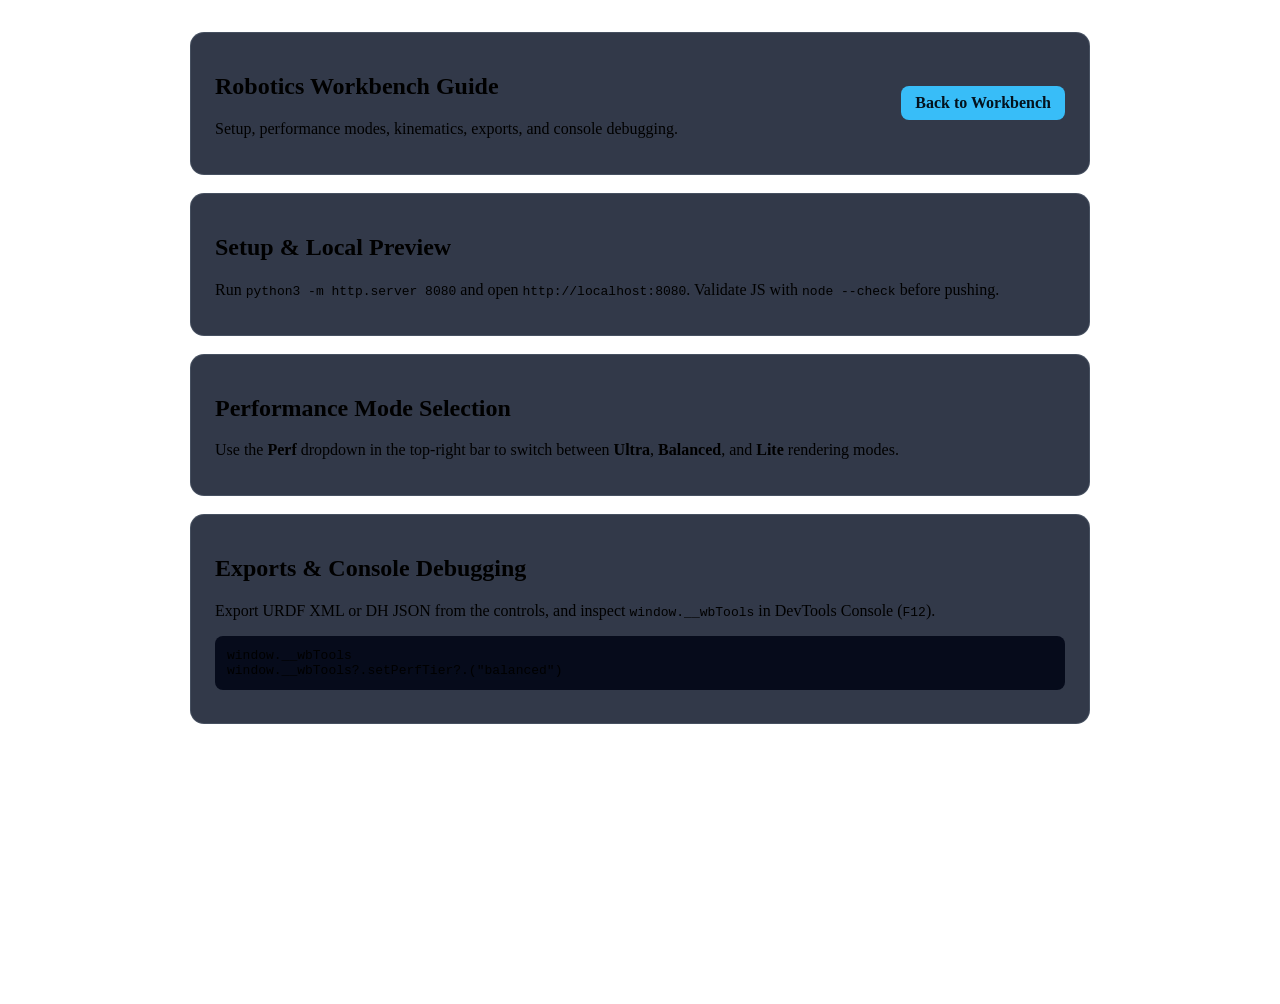
==== guide.html @ a57030c8 "docs(readme,guide): add in-depth README, detailed guide, and visible performance selector" ====
<!DOCTYPE html>
<html lang="en">
<head>
  <meta charset="UTF-8" />
  <meta name="viewport" content="width=device-width, initial-scale=1.0" />
  <title>Robotics Workbench — Detailed Guide</title>
  <link rel="icon" href="data:image/svg+xml," />
  <link rel="stylesheet" href="./styles.css" />
  <style>
    body { overflow-y: auto; height: auto; min-height: 100vh; padding: 24px 16px 64px; }
    .g-wrap { max-width: 900px; margin: 0 auto; display: grid; gap: 18px; }
    .g-card { background: rgba(15,23,42,0.85); border: 1px solid rgba(148,163,184,0.22); border-radius: 14px; padding: 20px 24px; }
    .g-top { display: flex; justify-content: space-between; align-items: center; gap: 12px; flex-wrap: wrap; }
    .g-btn { padding: 8px 14px; border-radius: 8px; background: #38bdf8; color: #04121d; text-decoration: none; font-weight: 600; }
    pre { background: rgba(2,6,23,0.9); padding: 12px; border-radius: 8px; overflow-x: auto; }
  </style>
</head>
<body>
  <main class="g-wrap">
    <section class="g-card g-top">
      <div><h1>Robotics Workbench Guide</h1><p>Setup, performance modes, kinematics, exports, and console debugging.</p></div>
      <a class="g-btn" href="./index.html">Back to Workbench</a>
    </section>
    <section class="g-card"><h2>Setup &amp; Local Preview</h2><p>Run <code>python3 -m http.server 8080</code> and open <code>http://localhost:8080</code>. Validate JS with <code>node --check</code> before pushing.</p></section>
    <section class="g-card"><h2>Performance Mode Selection</h2><p>Use the <strong>Perf</strong> dropdown in the top-right bar to switch between <strong>Ultra</strong>, <strong>Balanced</strong>, and <strong>Lite</strong> rendering modes.</p></section>
    <section class="g-card"><h2>Exports &amp; Console Debugging</h2><p>Export URDF XML or DH JSON from the controls, and inspect <code>window.__wbTools</code> in DevTools Console (<code>F12</code>).</p><pre><code>window.__wbTools
window.__wbTools?.setPerfTier?.("balanced")</code></pre></section>
  </main>
</body>
</html>
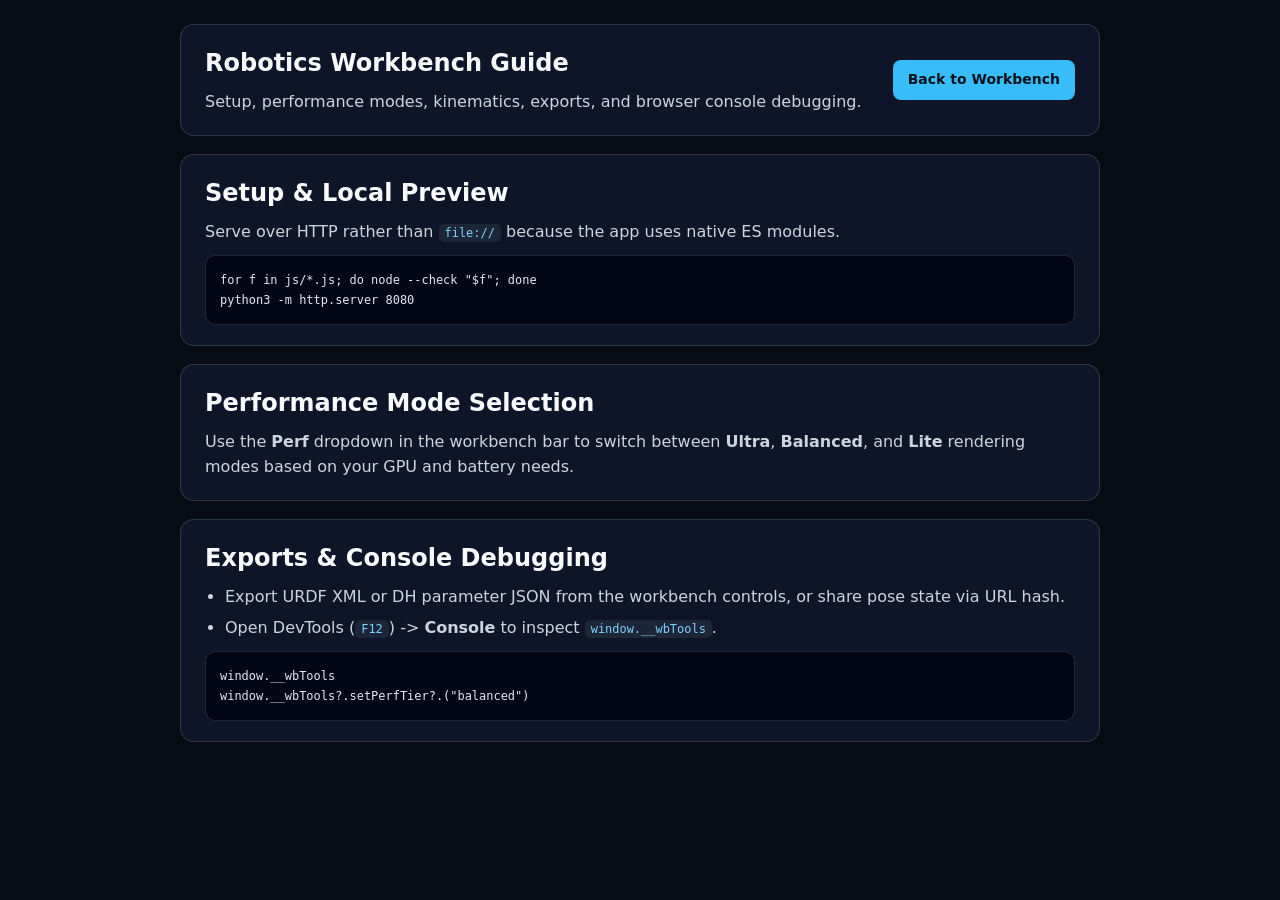
==== commit 2cbcc7d9: "fix(ui,guide): prevent Perf/Guide overlap with Reset State and fix guide.html layout" ====
--- a/guide.html
+++ b/guide.html
@@ -5,26 +5,53 @@
   <meta name="viewport" content="width=device-width, initial-scale=1.0" />
   <title>Robotics Workbench — Detailed Guide</title>
   <link rel="icon" href="data:image/svg+xml," />
-  <link rel="stylesheet" href="./styles.css" />
   <style>
-    body { overflow-y: auto; height: auto; min-height: 100vh; padding: 24px 16px 64px; }
-    .g-wrap { max-width: 900px; margin: 0 auto; display: grid; gap: 18px; }
-    .g-card { background: rgba(15,23,42,0.85); border: 1px solid rgba(148,163,184,0.22); border-radius: 14px; padding: 20px 24px; }
-    .g-top { display: flex; justify-content: space-between; align-items: center; gap: 12px; flex-wrap: wrap; }
-    .g-btn { padding: 8px 14px; border-radius: 8px; background: #38bdf8; color: #04121d; text-decoration: none; font-weight: 600; }
-    pre { background: rgba(2,6,23,0.9); padding: 12px; border-radius: 8px; overflow-x: auto; }
+    * { box-sizing: border-box; }
+    html, body { margin: 0; padding: 0; min-height: 100vh; background: #060b14; color: #e2e8f0; font-family: system-ui, -apple-system, sans-serif; line-height: 1.55; }
+    body { padding: 24px 16px 64px; overflow-y: auto; }
+    .g-wrap { max-width: 920px; margin: 0 auto; display: grid; gap: 18px; }
+    .g-card { background: rgba(15, 23, 42, 0.94); border: 1px solid rgba(148, 163, 184, 0.24); border-radius: 14px; padding: 20px 24px; }
+    .g-card h1, .g-card h2, .g-card h3 { margin: 0 0 8px; color: #f8fafc; }
+    .g-card p { margin: 0; color: #cbd5e1; }
+    .g-top { display: flex; justify-content: space-between; align-items: center; gap: 16px; flex-wrap: wrap; }
+    .g-top > div { flex: 1 1 260px; min-width: 0; }
+    .g-btn { display: inline-flex; align-items: center; padding: 9px 15px; border-radius: 8px; background: #38bdf8; color: #04121d; text-decoration: none; font-weight: 700; font-size: 14px; white-space: nowrap; flex-shrink: 0; }
+    .g-btn:hover { background: #7dd3fc; }
+    code { background: rgba(30, 41, 59, 0.9); color: #7dd3fc; padding: 2px 6px; border-radius: 5px; font-size: 0.92em; }
+    pre { background: #020617; color: #e2e8f0; padding: 14px; border-radius: 10px; overflow-x: auto; border: 1px solid rgba(148, 163, 184, 0.2); margin: 10px 0 0; }
+    pre code { background: none; color: inherit; padding: 0; }
+    ul { margin: 8px 0 0; padding-left: 20px; color: #cbd5e1; }
+    li { margin-bottom: 6px; }
   </style>
 </head>
 <body>
   <main class="g-wrap">
     <section class="g-card g-top">
-      <div><h1>Robotics Workbench Guide</h1><p>Setup, performance modes, kinematics, exports, and console debugging.</p></div>
+      <div>
+        <h1>Robotics Workbench Guide</h1>
+        <p>Setup, performance modes, kinematics, exports, and browser console debugging.</p>
+      </div>
       <a class="g-btn" href="./index.html">Back to Workbench</a>
     </section>
-    <section class="g-card"><h2>Setup &amp; Local Preview</h2><p>Run <code>python3 -m http.server 8080</code> and open <code>http://localhost:8080</code>. Validate JS with <code>node --check</code> before pushing.</p></section>
-    <section class="g-card"><h2>Performance Mode Selection</h2><p>Use the <strong>Perf</strong> dropdown in the top-right bar to switch between <strong>Ultra</strong>, <strong>Balanced</strong>, and <strong>Lite</strong> rendering modes.</p></section>
-    <section class="g-card"><h2>Exports &amp; Console Debugging</h2><p>Export URDF XML or DH JSON from the controls, and inspect <code>window.__wbTools</code> in DevTools Console (<code>F12</code>).</p><pre><code>window.__wbTools
-window.__wbTools?.setPerfTier?.("balanced")</code></pre></section>
+    <section class="g-card">
+      <h2>Setup &amp; Local Preview</h2>
+      <p>Serve over HTTP rather than <code>file://</code> because the app uses native ES modules.</p>
+      <pre><code>for f in js/*.js; do node --check "$f"; done
+python3 -m http.server 8080</code></pre>
+    </section>
+    <section class="g-card">
+      <h2>Performance Mode Selection</h2>
+      <p>Use the <strong>Perf</strong> dropdown in the workbench bar to switch between <strong>Ultra</strong>, <strong>Balanced</strong>, and <strong>Lite</strong> rendering modes based on your GPU and battery needs.</p>
+    </section>
+    <section class="g-card">
+      <h2>Exports &amp; Console Debugging</h2>
+      <ul>
+        <li>Export URDF XML or DH parameter JSON from the workbench controls, or share pose state via URL hash.</li>
+        <li>Open DevTools (<code>F12</code>) -&gt; <strong>Console</strong> to inspect <code>window.__wbTools</code>.</li>
+      </ul>
+      <pre><code>window.__wbTools
+window.__wbTools?.setPerfTier?.("balanced")</code></pre>
+    </section>
   </main>
 </body>
 </html>
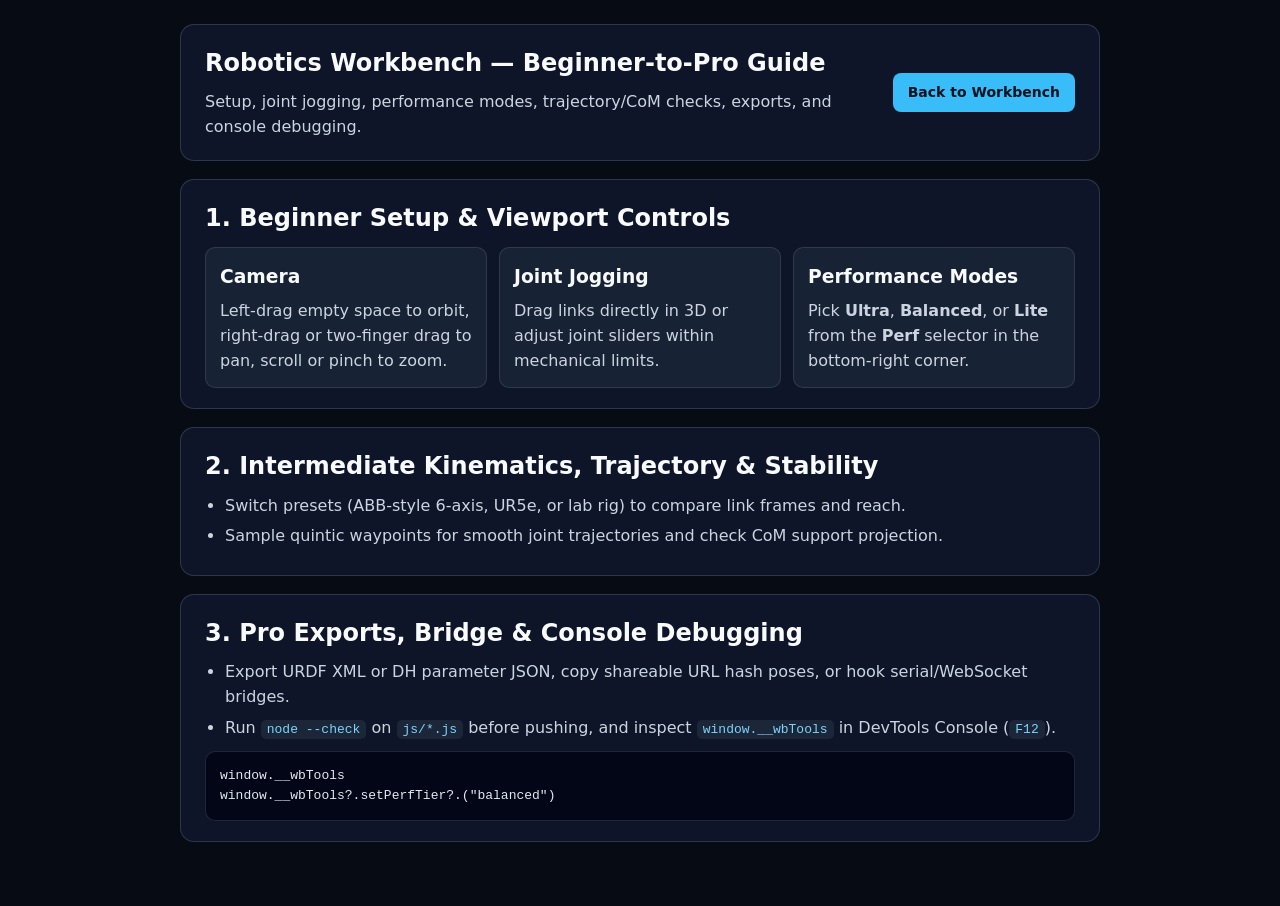
==== commit 6b9a3eac: "feat(perf,guide,docs): restore perf selector, beginner-to-pro guide, and README" ====
--- a/guide.html
+++ b/guide.html
@@ -3,7 +3,7 @@
 <head>
   <meta charset="UTF-8" />
   <meta name="viewport" content="width=device-width, initial-scale=1.0" />
-  <title>Robotics Workbench — Detailed Guide</title>
+  <title>Robotics Workbench — Beginner-to-Pro Guide</title>
   <link rel="icon" href="data:image/svg+xml," />
   <style>
     * { box-sizing: border-box; }
@@ -12,42 +12,48 @@
     .g-wrap { max-width: 920px; margin: 0 auto; display: grid; gap: 18px; }
     .g-card { background: rgba(15, 23, 42, 0.94); border: 1px solid rgba(148, 163, 184, 0.24); border-radius: 14px; padding: 20px 24px; }
     .g-card h1, .g-card h2, .g-card h3 { margin: 0 0 8px; color: #f8fafc; }
-    .g-card p { margin: 0; color: #cbd5e1; }
+    .g-card p, .g-card ul { margin: 0; color: #cbd5e1; }
     .g-top { display: flex; justify-content: space-between; align-items: center; gap: 16px; flex-wrap: wrap; }
     .g-top > div { flex: 1 1 260px; min-width: 0; }
     .g-btn { display: inline-flex; align-items: center; padding: 9px 15px; border-radius: 8px; background: #38bdf8; color: #04121d; text-decoration: none; font-weight: 700; font-size: 14px; white-space: nowrap; flex-shrink: 0; }
-    .g-btn:hover { background: #7dd3fc; }
-    code { background: rgba(30, 41, 59, 0.9); color: #7dd3fc; padding: 2px 6px; border-radius: 5px; font-size: 0.92em; }
+    .g-grid { display: grid; grid-template-columns: repeat(auto-fit, minmax(240px, 1fr)); gap: 12px; margin-top: 10px; }
+    .g-box { background: rgba(30, 41, 59, 0.72); border: 1px solid rgba(148, 163, 184, 0.18); border-radius: 10px; padding: 14px; }
+    ul { padding-left: 20px; margin-top: 8px; }
+    li { margin-bottom: 6px; }
+    code { background: rgba(30, 41, 59, 0.9); color: #7dd3fc; padding: 2px 6px; border-radius: 5px; }
     pre { background: #020617; color: #e2e8f0; padding: 14px; border-radius: 10px; overflow-x: auto; border: 1px solid rgba(148, 163, 184, 0.2); margin: 10px 0 0; }
     pre code { background: none; color: inherit; padding: 0; }
-    ul { margin: 8px 0 0; padding-left: 20px; color: #cbd5e1; }
-    li { margin-bottom: 6px; }
   </style>
 </head>
 <body>
   <main class="g-wrap">
     <section class="g-card g-top">
       <div>
-        <h1>Robotics Workbench Guide</h1>
-        <p>Setup, performance modes, kinematics, exports, and browser console debugging.</p>
+        <h1>Robotics Workbench — Beginner-to-Pro Guide</h1>
+        <p>Setup, joint jogging, performance modes, trajectory/CoM checks, exports, and console debugging.</p>
       </div>
       <a class="g-btn" href="./index.html">Back to Workbench</a>
     </section>
     <section class="g-card">
-      <h2>Setup &amp; Local Preview</h2>
-      <p>Serve over HTTP rather than <code>file://</code> because the app uses native ES modules.</p>
-      <pre><code>for f in js/*.js; do node --check "$f"; done
-python3 -m http.server 8080</code></pre>
+      <h2>1. Beginner Setup &amp; Viewport Controls</h2>
+      <div class="g-grid">
+        <div class="g-box"><h3>Camera</h3><p>Left-drag empty space to orbit, right-drag or two-finger drag to pan, scroll or pinch to zoom.</p></div>
+        <div class="g-box"><h3>Joint Jogging</h3><p>Drag links directly in 3D or adjust joint sliders within mechanical limits.</p></div>
+        <div class="g-box"><h3>Performance Modes</h3><p>Pick <strong>Ultra</strong>, <strong>Balanced</strong>, or <strong>Lite</strong> from the <strong>Perf</strong> selector in the bottom-right corner.</p></div>
+      </div>
     </section>
     <section class="g-card">
-      <h2>Performance Mode Selection</h2>
-      <p>Use the <strong>Perf</strong> dropdown in the workbench bar to switch between <strong>Ultra</strong>, <strong>Balanced</strong>, and <strong>Lite</strong> rendering modes based on your GPU and battery needs.</p>
+      <h2>2. Intermediate Kinematics, Trajectory &amp; Stability</h2>
+      <ul>
+        <li>Switch presets (ABB-style 6-axis, UR5e, or lab rig) to compare link frames and reach.</li>
+        <li>Sample quintic waypoints for smooth joint trajectories and check CoM support projection.</li>
+      </ul>
     </section>
     <section class="g-card">
-      <h2>Exports &amp; Console Debugging</h2>
+      <h2>3. Pro Exports, Bridge &amp; Console Debugging</h2>
       <ul>
-        <li>Export URDF XML or DH parameter JSON from the workbench controls, or share pose state via URL hash.</li>
-        <li>Open DevTools (<code>F12</code>) -&gt; <strong>Console</strong> to inspect <code>window.__wbTools</code>.</li>
+        <li>Export URDF XML or DH parameter JSON, copy shareable URL hash poses, or hook serial/WebSocket bridges.</li>
+        <li>Run <code>node --check</code> on <code>js/*.js</code> before pushing, and inspect <code>window.__wbTools</code> in DevTools Console (<code>F12</code>).</li>
       </ul>
       <pre><code>window.__wbTools
 window.__wbTools?.setPerfTier?.("balanced")</code></pre>
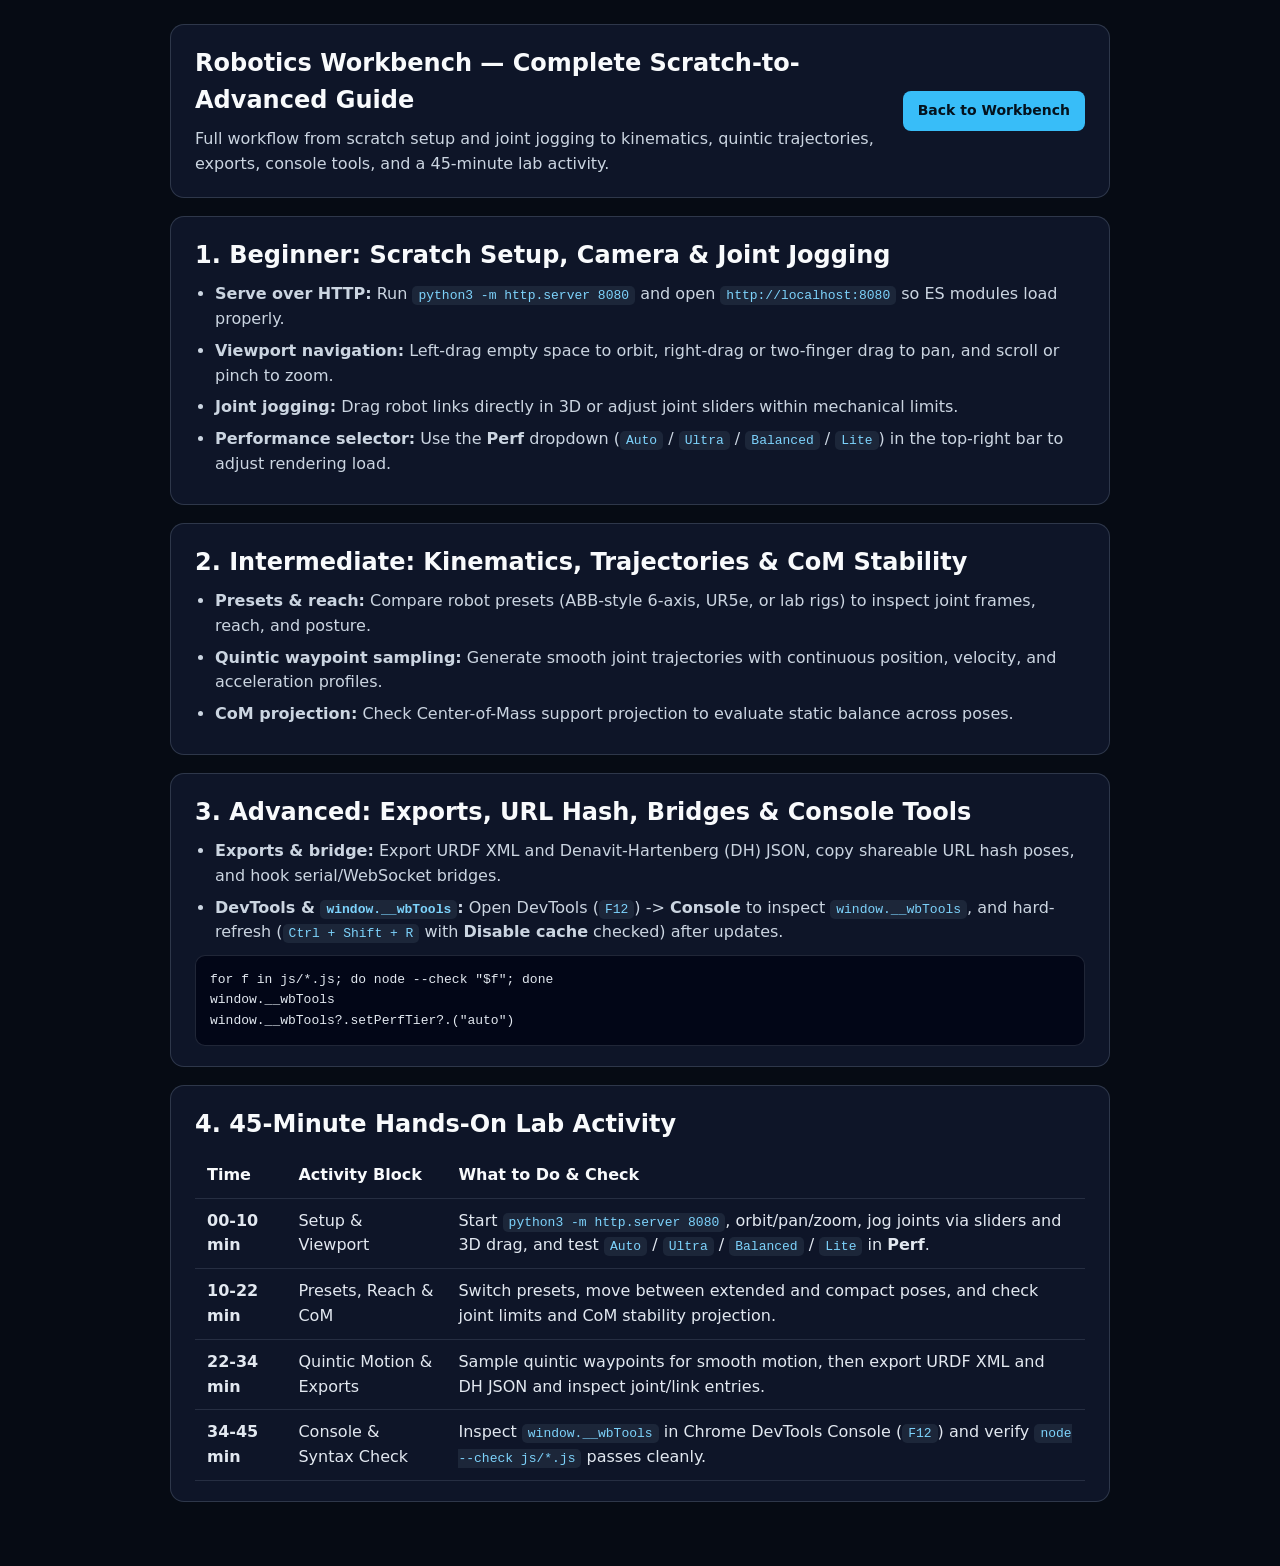
==== commit 0763d931: "fix(ui,guide): move Perf bar to top-right and update scratch-to-advanced guide" ====
--- a/guide.html
+++ b/guide.html
@@ -3,60 +3,77 @@
 <head>
   <meta charset="UTF-8" />
   <meta name="viewport" content="width=device-width, initial-scale=1.0" />
-  <title>Robotics Workbench — Beginner-to-Pro Guide</title>
+  <title>Robotics Workbench — Complete Scratch-to-Advanced Guide</title>
   <link rel="icon" href="data:image/svg+xml," />
   <style>
     * { box-sizing: border-box; }
     html, body { margin: 0; padding: 0; min-height: 100vh; background: #060b14; color: #e2e8f0; font-family: system-ui, -apple-system, sans-serif; line-height: 1.55; }
     body { padding: 24px 16px 64px; overflow-y: auto; }
-    .g-wrap { max-width: 920px; margin: 0 auto; display: grid; gap: 18px; }
+    .g-wrap { max-width: 940px; margin: 0 auto; display: grid; gap: 18px; }
     .g-card { background: rgba(15, 23, 42, 0.94); border: 1px solid rgba(148, 163, 184, 0.24); border-radius: 14px; padding: 20px 24px; }
-    .g-card h1, .g-card h2, .g-card h3 { margin: 0 0 8px; color: #f8fafc; }
+    .g-card h1, .g-card h2 { margin: 0 0 8px; color: #f8fafc; }
     .g-card p, .g-card ul { margin: 0; color: #cbd5e1; }
     .g-top { display: flex; justify-content: space-between; align-items: center; gap: 16px; flex-wrap: wrap; }
     .g-top > div { flex: 1 1 260px; min-width: 0; }
     .g-btn { display: inline-flex; align-items: center; padding: 9px 15px; border-radius: 8px; background: #38bdf8; color: #04121d; text-decoration: none; font-weight: 700; font-size: 14px; white-space: nowrap; flex-shrink: 0; }
-    .g-grid { display: grid; grid-template-columns: repeat(auto-fit, minmax(240px, 1fr)); gap: 12px; margin-top: 10px; }
-    .g-box { background: rgba(30, 41, 59, 0.72); border: 1px solid rgba(148, 163, 184, 0.18); border-radius: 10px; padding: 14px; }
+    .g-btn:hover { background: #7dd3fc; }
     ul { padding-left: 20px; margin-top: 8px; }
-    li { margin-bottom: 6px; }
+    li { margin-bottom: 7px; }
     code { background: rgba(30, 41, 59, 0.9); color: #7dd3fc; padding: 2px 6px; border-radius: 5px; }
     pre { background: #020617; color: #e2e8f0; padding: 14px; border-radius: 10px; overflow-x: auto; border: 1px solid rgba(148, 163, 184, 0.2); margin: 10px 0 0; }
     pre code { background: none; color: inherit; padding: 0; }
+    table { width: 100%; border-collapse: collapse; margin-top: 10px; }
+    th, td { text-align: left; padding: 10px 12px; border-bottom: 1px solid rgba(148, 163, 184, 0.18); vertical-align: top; }
+    th { color: #f8fafc; }
   </style>
 </head>
 <body>
   <main class="g-wrap">
     <section class="g-card g-top">
       <div>
-        <h1>Robotics Workbench — Beginner-to-Pro Guide</h1>
-        <p>Setup, joint jogging, performance modes, trajectory/CoM checks, exports, and console debugging.</p>
+        <h1>Robotics Workbench — Complete Scratch-to-Advanced Guide</h1>
+        <p>Full workflow from scratch setup and joint jogging to kinematics, quintic trajectories, exports, console tools, and a 45-minute lab activity.</p>
       </div>
       <a class="g-btn" href="./index.html">Back to Workbench</a>
     </section>
     <section class="g-card">
-      <h2>1. Beginner Setup &amp; Viewport Controls</h2>
-      <div class="g-grid">
-        <div class="g-box"><h3>Camera</h3><p>Left-drag empty space to orbit, right-drag or two-finger drag to pan, scroll or pinch to zoom.</p></div>
-        <div class="g-box"><h3>Joint Jogging</h3><p>Drag links directly in 3D or adjust joint sliders within mechanical limits.</p></div>
-        <div class="g-box"><h3>Performance Modes</h3><p>Pick <strong>Ultra</strong>, <strong>Balanced</strong>, or <strong>Lite</strong> from the <strong>Perf</strong> selector in the bottom-right corner.</p></div>
-      </div>
-    </section>
-    <section class="g-card">
-      <h2>2. Intermediate Kinematics, Trajectory &amp; Stability</h2>
+      <h2>1. Beginner: Scratch Setup, Camera &amp; Joint Jogging</h2>
       <ul>
-        <li>Switch presets (ABB-style 6-axis, UR5e, or lab rig) to compare link frames and reach.</li>
-        <li>Sample quintic waypoints for smooth joint trajectories and check CoM support projection.</li>
+        <li><strong>Serve over HTTP:</strong> Run <code>python3 -m http.server 8080</code> and open <code>http://localhost:8080</code> so ES modules load properly.</li>
+        <li><strong>Viewport navigation:</strong> Left-drag empty space to orbit, right-drag or two-finger drag to pan, and scroll or pinch to zoom.</li>
+        <li><strong>Joint jogging:</strong> Drag robot links directly in 3D or adjust joint sliders within mechanical limits.</li>
+        <li><strong>Performance selector:</strong> Use the <strong>Perf</strong> dropdown (<code>Auto</code> / <code>Ultra</code> / <code>Balanced</code> / <code>Lite</code>) in the top-right bar to adjust rendering load.</li>
       </ul>
     </section>
     <section class="g-card">
-      <h2>3. Pro Exports, Bridge &amp; Console Debugging</h2>
+      <h2>2. Intermediate: Kinematics, Trajectories &amp; CoM Stability</h2>
       <ul>
-        <li>Export URDF XML or DH parameter JSON, copy shareable URL hash poses, or hook serial/WebSocket bridges.</li>
-        <li>Run <code>node --check</code> on <code>js/*.js</code> before pushing, and inspect <code>window.__wbTools</code> in DevTools Console (<code>F12</code>).</li>
+        <li><strong>Presets &amp; reach:</strong> Compare robot presets (ABB-style 6-axis, UR5e, or lab rigs) to inspect joint frames, reach, and posture.</li>
+        <li><strong>Quintic waypoint sampling:</strong> Generate smooth joint trajectories with continuous position, velocity, and acceleration profiles.</li>
+        <li><strong>CoM projection:</strong> Check Center-of-Mass support projection to evaluate static balance across poses.</li>
       </ul>
-      <pre><code>window.__wbTools
-window.__wbTools?.setPerfTier?.("balanced")</code></pre>
+    </section>
+    <section class="g-card">
+      <h2>3. Advanced: Exports, URL Hash, Bridges &amp; Console Tools</h2>
+      <ul>
+        <li><strong>Exports &amp; bridge:</strong> Export URDF XML and Denavit-Hartenberg (DH) JSON, copy shareable URL hash poses, and hook serial/WebSocket bridges.</li>
+        <li><strong>DevTools &amp; <code>window.__wbTools</code>:</strong> Open DevTools (<code>F12</code>) -&gt; <strong>Console</strong> to inspect <code>window.__wbTools</code>, and hard-refresh (<code>Ctrl + Shift + R</code> with <strong>Disable cache</strong> checked) after updates.</li>
+      </ul>
+      <pre><code>for f in js/*.js; do node --check "$f"; done
+window.__wbTools
+window.__wbTools?.setPerfTier?.("auto")</code></pre>
+    </section>
+    <section class="g-card">
+      <h2>4. 45-Minute Hands-On Lab Activity</h2>
+      <table>
+        <thead><tr><th>Time</th><th>Activity Block</th><th>What to Do &amp; Check</th></tr></thead>
+        <tbody>
+          <tr><td><strong>00-10 min</strong></td><td>Setup &amp; Viewport</td><td>Start <code>python3 -m http.server 8080</code>, orbit/pan/zoom, jog joints via sliders and 3D drag, and test <code>Auto</code> / <code>Ultra</code> / <code>Balanced</code> / <code>Lite</code> in <strong>Perf</strong>.</td></tr>
+          <tr><td><strong>10-22 min</strong></td><td>Presets, Reach &amp; CoM</td><td>Switch presets, move between extended and compact poses, and check joint limits and CoM stability projection.</td></tr>
+          <tr><td><strong>22-34 min</strong></td><td>Quintic Motion &amp; Exports</td><td>Sample quintic waypoints for smooth motion, then export URDF XML and DH JSON and inspect joint/link entries.</td></tr>
+          <tr><td><strong>34-45 min</strong></td><td>Console &amp; Syntax Check</td><td>Inspect <code>window.__wbTools</code> in Chrome DevTools Console (<code>F12</code>) and verify <code>node --check js/*.js</code> passes cleanly.</td></tr>
+        </tbody>
+      </table>
     </section>
   </main>
 </body>
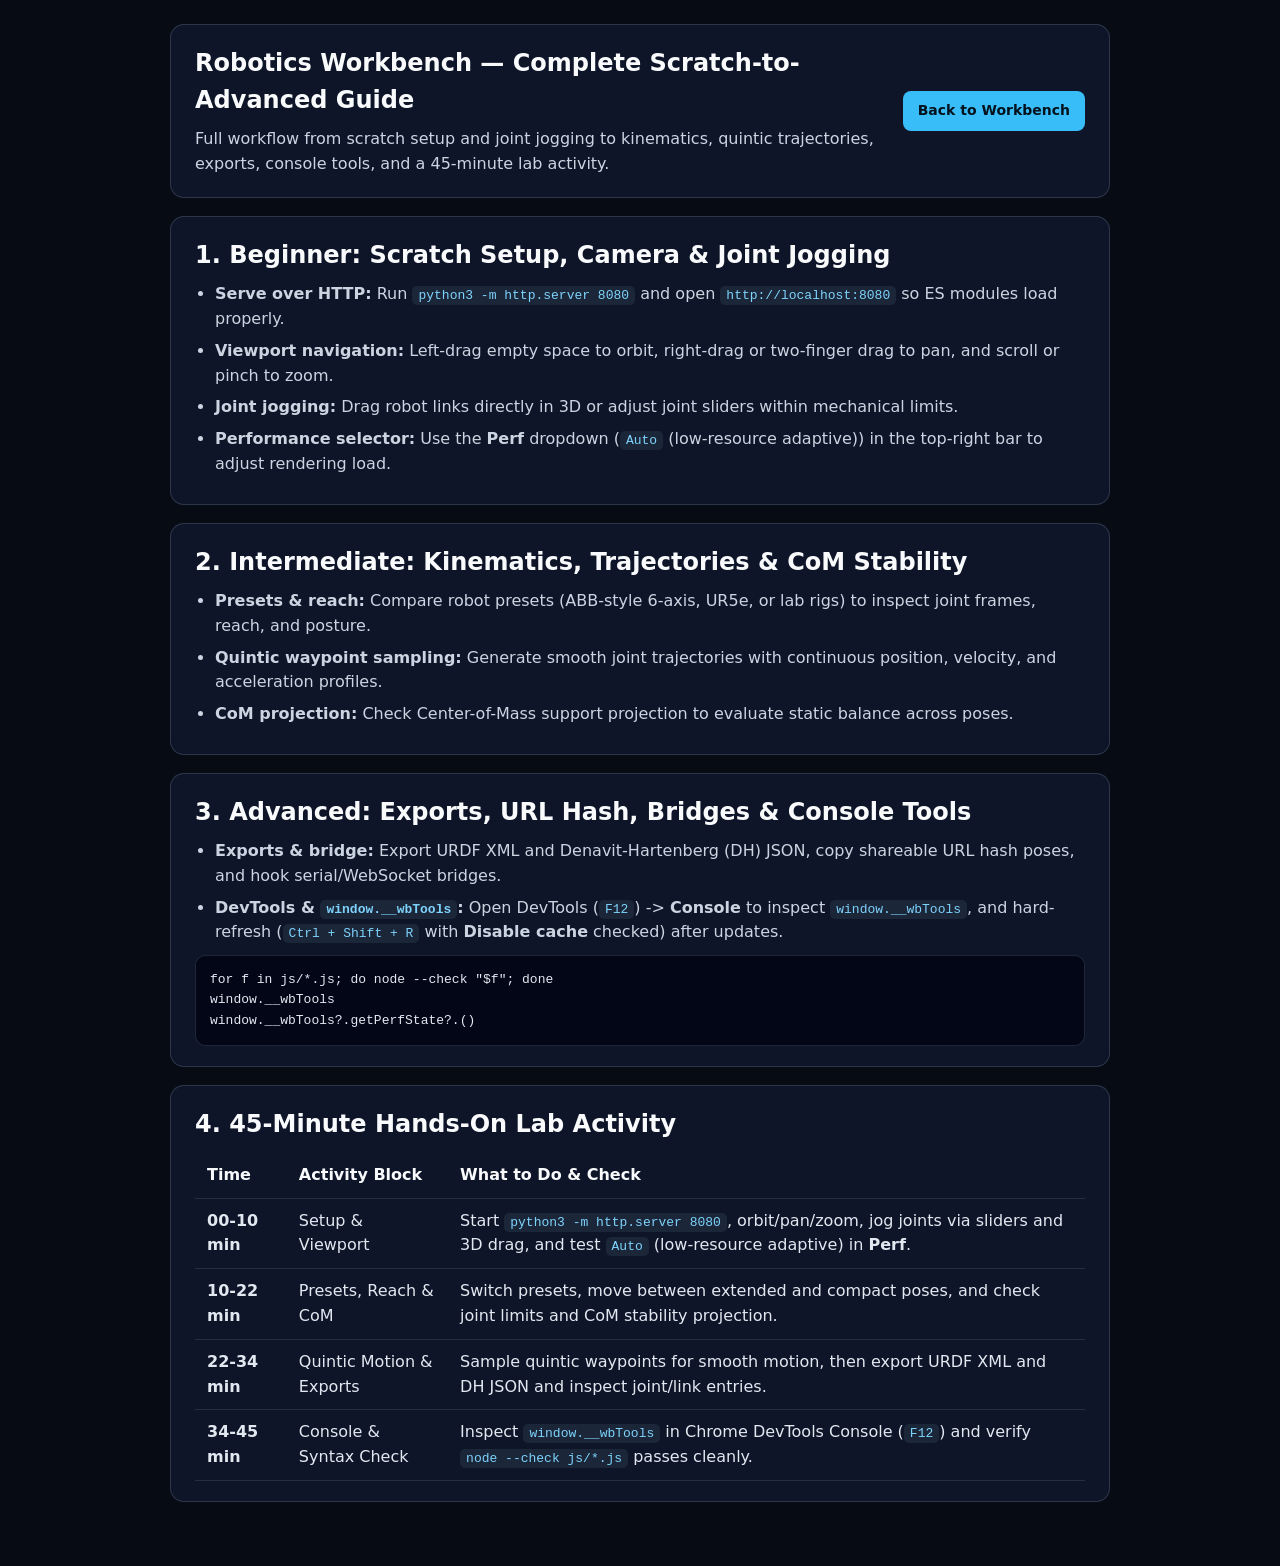
==== commit 0e2f5a40: "perf(auto): keep single Auto mode with low-resource idle throttling and capped active DPR" ====
--- a/guide.html
+++ b/guide.html
@@ -42,7 +42,7 @@
         <li><strong>Serve over HTTP:</strong> Run <code>python3 -m http.server 8080</code> and open <code>http://localhost:8080</code> so ES modules load properly.</li>
         <li><strong>Viewport navigation:</strong> Left-drag empty space to orbit, right-drag or two-finger drag to pan, and scroll or pinch to zoom.</li>
         <li><strong>Joint jogging:</strong> Drag robot links directly in 3D or adjust joint sliders within mechanical limits.</li>
-        <li><strong>Performance selector:</strong> Use the <strong>Perf</strong> dropdown (<code>Auto</code> / <code>Ultra</code> / <code>Balanced</code> / <code>Lite</code>) in the top-right bar to adjust rendering load.</li>
+        <li><strong>Performance selector:</strong> Use the <strong>Perf</strong> dropdown (<code>Auto</code> (low-resource adaptive)) in the top-right bar to adjust rendering load.</li>
       </ul>
     </section>
     <section class="g-card">
@@ -61,14 +61,14 @@
       </ul>
       <pre><code>for f in js/*.js; do node --check "$f"; done
 window.__wbTools
-window.__wbTools?.setPerfTier?.("auto")</code></pre>
+window.__wbTools?.getPerfState?.()</code></pre>
     </section>
     <section class="g-card">
       <h2>4. 45-Minute Hands-On Lab Activity</h2>
       <table>
         <thead><tr><th>Time</th><th>Activity Block</th><th>What to Do &amp; Check</th></tr></thead>
         <tbody>
-          <tr><td><strong>00-10 min</strong></td><td>Setup &amp; Viewport</td><td>Start <code>python3 -m http.server 8080</code>, orbit/pan/zoom, jog joints via sliders and 3D drag, and test <code>Auto</code> / <code>Ultra</code> / <code>Balanced</code> / <code>Lite</code> in <strong>Perf</strong>.</td></tr>
+          <tr><td><strong>00-10 min</strong></td><td>Setup &amp; Viewport</td><td>Start <code>python3 -m http.server 8080</code>, orbit/pan/zoom, jog joints via sliders and 3D drag, and test <code>Auto</code> (low-resource adaptive) in <strong>Perf</strong>.</td></tr>
           <tr><td><strong>10-22 min</strong></td><td>Presets, Reach &amp; CoM</td><td>Switch presets, move between extended and compact poses, and check joint limits and CoM stability projection.</td></tr>
           <tr><td><strong>22-34 min</strong></td><td>Quintic Motion &amp; Exports</td><td>Sample quintic waypoints for smooth motion, then export URDF XML and DH JSON and inspect joint/link entries.</td></tr>
           <tr><td><strong>34-45 min</strong></td><td>Console &amp; Syntax Check</td><td>Inspect <code>window.__wbTools</code> in Chrome DevTools Console (<code>F12</code>) and verify <code>node --check js/*.js</code> passes cleanly.</td></tr>
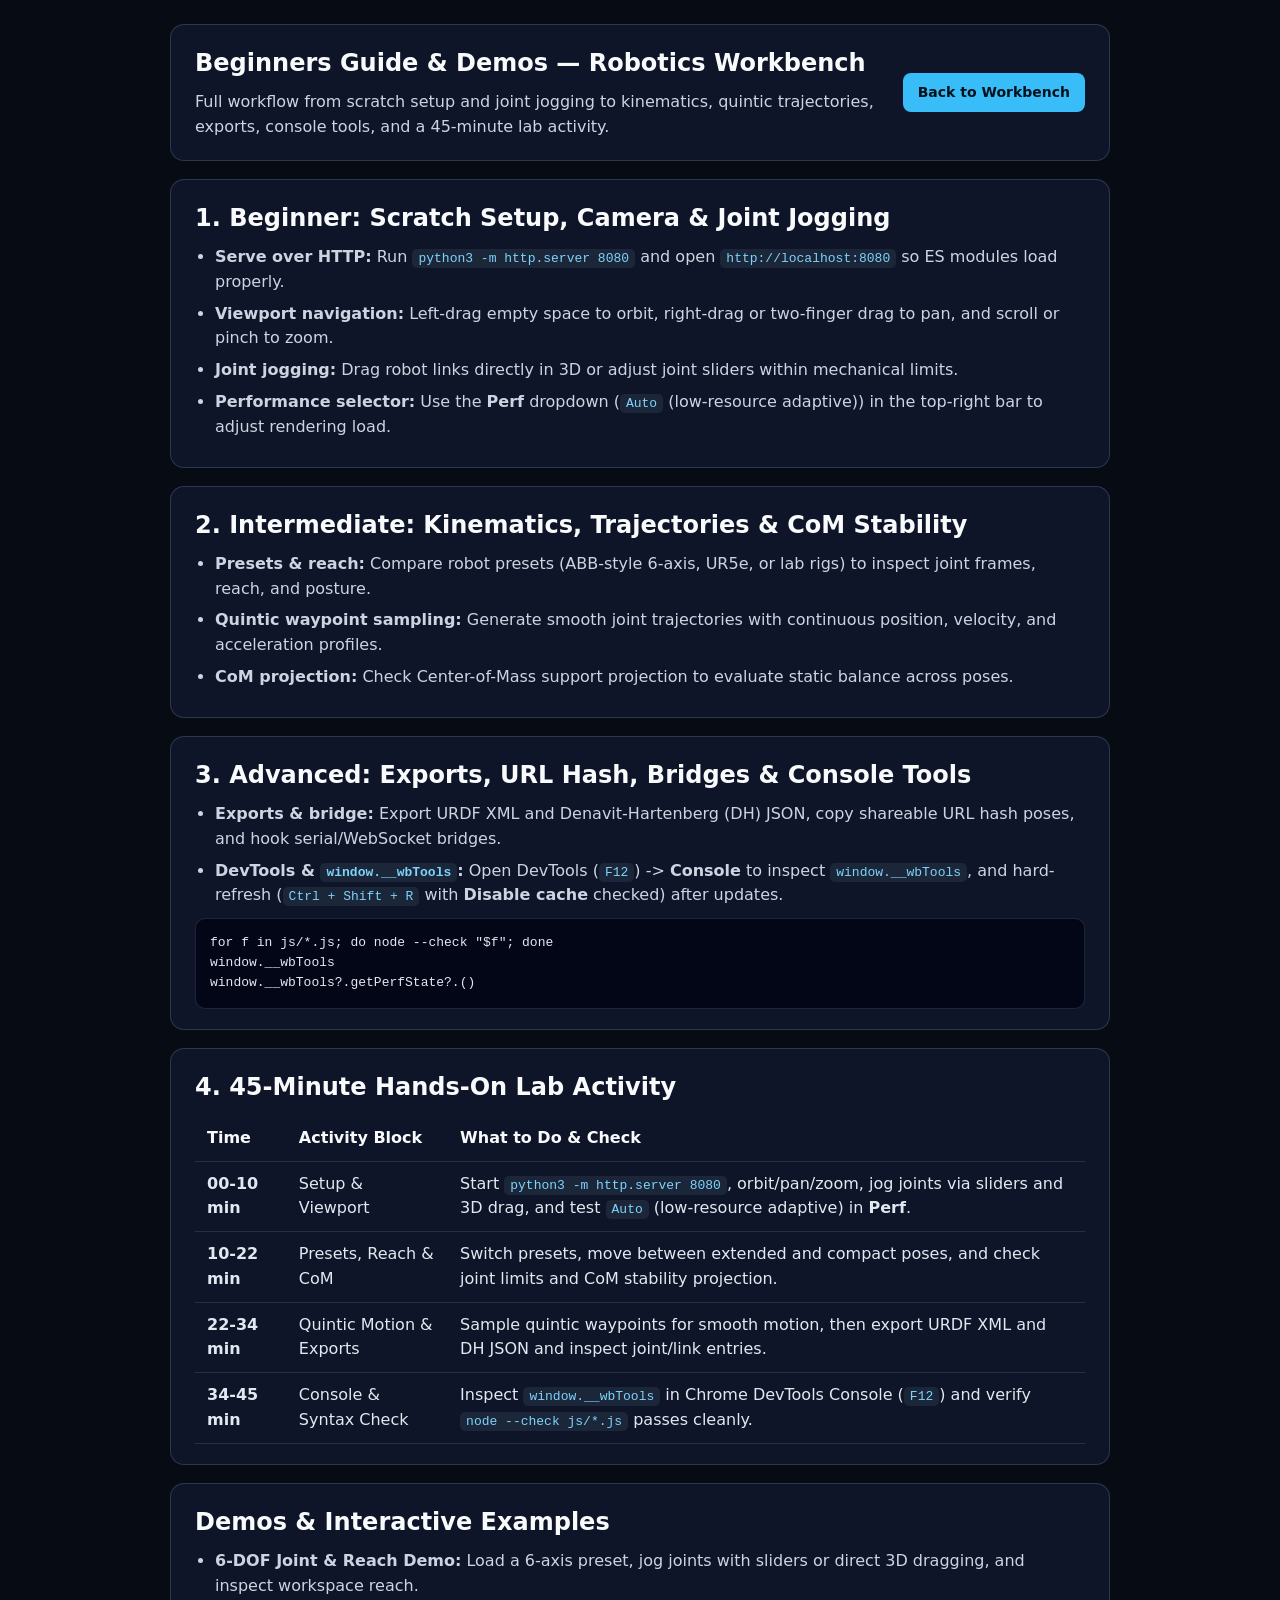
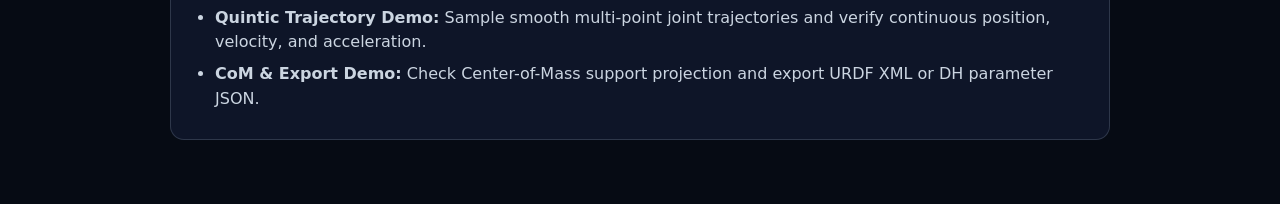
==== commit dfee70a3: "refactor(ui,guide): remove popup and merge guide popup into Beginners Guide & Demos" ====
--- a/guide.html
+++ b/guide.html
@@ -3,7 +3,7 @@
 <head>
   <meta charset="UTF-8" />
   <meta name="viewport" content="width=device-width, initial-scale=1.0" />
-  <title>Robotics Workbench — Complete Scratch-to-Advanced Guide</title>
+  <title>Beginners Guide & Demos — Robotics Workbench</title>
   <link rel="icon" href="data:image/svg+xml," />
   <style>
     * { box-sizing: border-box; }
@@ -31,7 +31,7 @@
   <main class="g-wrap">
     <section class="g-card g-top">
       <div>
-        <h1>Robotics Workbench — Complete Scratch-to-Advanced Guide</h1>
+        <h1>Beginners Guide & Demos — Robotics Workbench</h1>
         <p>Full workflow from scratch setup and joint jogging to kinematics, quintic trajectories, exports, console tools, and a 45-minute lab activity.</p>
       </div>
       <a class="g-btn" href="./index.html">Back to Workbench</a>
@@ -75,6 +75,14 @@
         </tbody>
       </table>
     </section>
+      <section class="g-card">
+      <h2>Demos &amp; Interactive Examples</h2>
+      <ul>
+        <li><strong>6-DOF Joint &amp; Reach Demo:</strong> Load a 6-axis preset, jog joints with sliders or direct 3D dragging, and inspect workspace reach.</li>
+        <li><strong>Quintic Trajectory Demo:</strong> Sample smooth multi-point joint trajectories and verify continuous position, velocity, and acceleration.</li>
+        <li><strong>CoM &amp; Export Demo:</strong> Check Center-of-Mass support projection and export URDF XML or DH parameter JSON.</li>
+      </ul>
+    </section>
   </main>
 </body>
 </html>
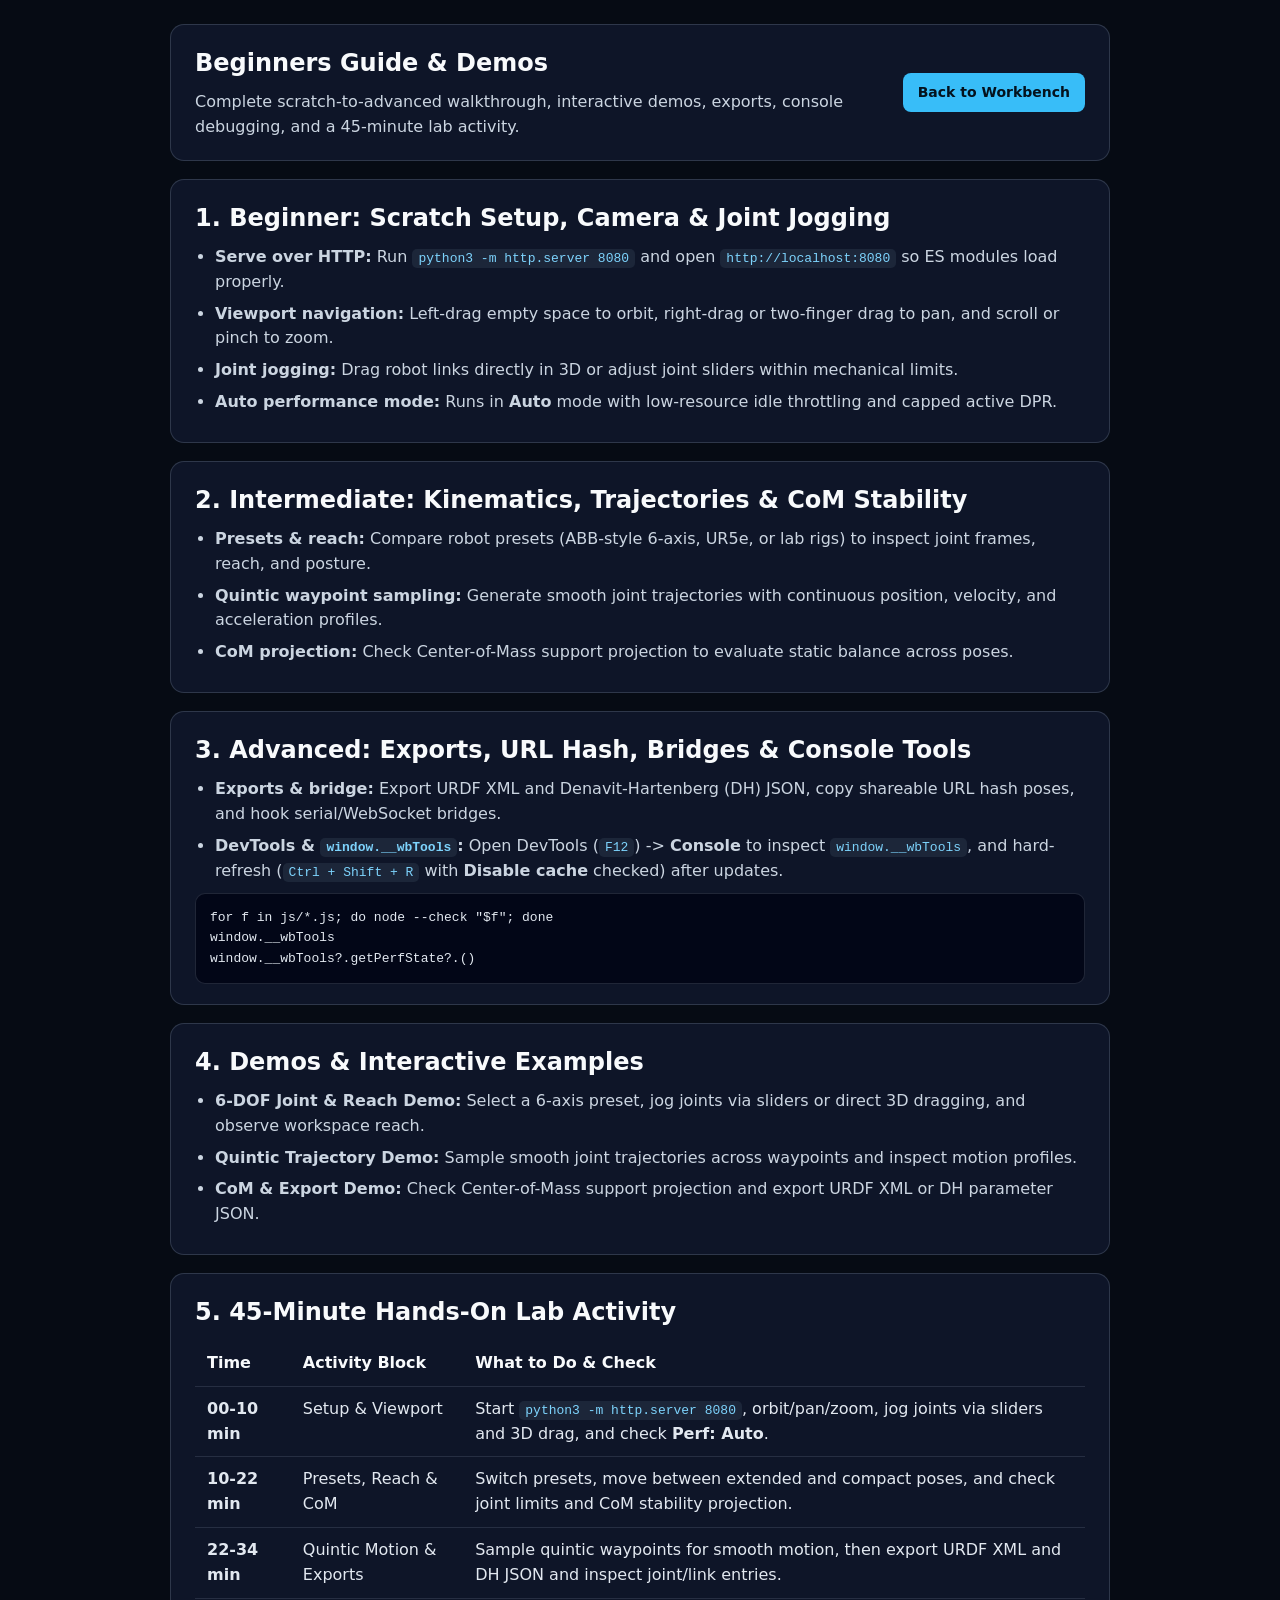
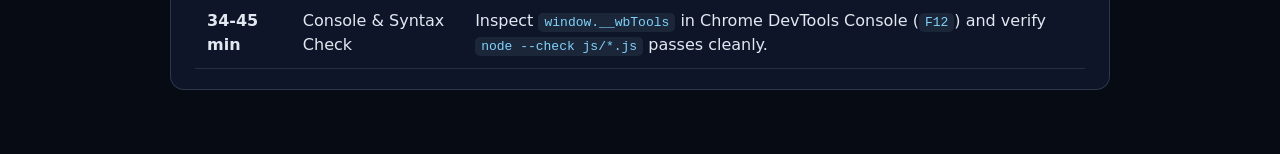
==== commit c99ae47d: "docs(guide): include full guide and demos directly in Beginners Guide & Demos" ====
--- a/guide.html
+++ b/guide.html
@@ -3,7 +3,7 @@
 <head>
   <meta charset="UTF-8" />
   <meta name="viewport" content="width=device-width, initial-scale=1.0" />
-  <title>Beginners Guide & Demos — Robotics Workbench</title>
+  <title>Beginners Guide &amp; Demos — Robotics Workbench</title>
   <link rel="icon" href="data:image/svg+xml," />
   <style>
     * { box-sizing: border-box; }
@@ -31,8 +31,8 @@
   <main class="g-wrap">
     <section class="g-card g-top">
       <div>
-        <h1>Beginners Guide & Demos — Robotics Workbench</h1>
-        <p>Full workflow from scratch setup and joint jogging to kinematics, quintic trajectories, exports, console tools, and a 45-minute lab activity.</p>
+        <h1>Beginners Guide &amp; Demos</h1>
+        <p>Complete scratch-to-advanced walkthrough, interactive demos, exports, console debugging, and a 45-minute lab activity.</p>
       </div>
       <a class="g-btn" href="./index.html">Back to Workbench</a>
     </section>
@@ -42,7 +42,7 @@
         <li><strong>Serve over HTTP:</strong> Run <code>python3 -m http.server 8080</code> and open <code>http://localhost:8080</code> so ES modules load properly.</li>
         <li><strong>Viewport navigation:</strong> Left-drag empty space to orbit, right-drag or two-finger drag to pan, and scroll or pinch to zoom.</li>
         <li><strong>Joint jogging:</strong> Drag robot links directly in 3D or adjust joint sliders within mechanical limits.</li>
-        <li><strong>Performance selector:</strong> Use the <strong>Perf</strong> dropdown (<code>Auto</code> (low-resource adaptive)) in the top-right bar to adjust rendering load.</li>
+        <li><strong>Auto performance mode:</strong> Runs in <strong>Auto</strong> mode with low-resource idle throttling and capped active DPR.</li>
       </ul>
     </section>
     <section class="g-card">
@@ -64,25 +64,25 @@
 window.__wbTools?.getPerfState?.()</code></pre>
     </section>
     <section class="g-card">
-      <h2>4. 45-Minute Hands-On Lab Activity</h2>
+      <h2>4. Demos &amp; Interactive Examples</h2>
+      <ul>
+        <li><strong>6-DOF Joint &amp; Reach Demo:</strong> Select a 6-axis preset, jog joints via sliders or direct 3D dragging, and observe workspace reach.</li>
+        <li><strong>Quintic Trajectory Demo:</strong> Sample smooth joint trajectories across waypoints and inspect motion profiles.</li>
+        <li><strong>CoM &amp; Export Demo:</strong> Check Center-of-Mass support projection and export URDF XML or DH parameter JSON.</li>
+      </ul>
+    </section>
+    <section class="g-card">
+      <h2>5. 45-Minute Hands-On Lab Activity</h2>
       <table>
         <thead><tr><th>Time</th><th>Activity Block</th><th>What to Do &amp; Check</th></tr></thead>
         <tbody>
-          <tr><td><strong>00-10 min</strong></td><td>Setup &amp; Viewport</td><td>Start <code>python3 -m http.server 8080</code>, orbit/pan/zoom, jog joints via sliders and 3D drag, and test <code>Auto</code> (low-resource adaptive) in <strong>Perf</strong>.</td></tr>
+          <tr><td><strong>00-10 min</strong></td><td>Setup &amp; Viewport</td><td>Start <code>python3 -m http.server 8080</code>, orbit/pan/zoom, jog joints via sliders and 3D drag, and check <strong>Perf: Auto</strong>.</td></tr>
           <tr><td><strong>10-22 min</strong></td><td>Presets, Reach &amp; CoM</td><td>Switch presets, move between extended and compact poses, and check joint limits and CoM stability projection.</td></tr>
           <tr><td><strong>22-34 min</strong></td><td>Quintic Motion &amp; Exports</td><td>Sample quintic waypoints for smooth motion, then export URDF XML and DH JSON and inspect joint/link entries.</td></tr>
           <tr><td><strong>34-45 min</strong></td><td>Console &amp; Syntax Check</td><td>Inspect <code>window.__wbTools</code> in Chrome DevTools Console (<code>F12</code>) and verify <code>node --check js/*.js</code> passes cleanly.</td></tr>
         </tbody>
       </table>
     </section>
-      <section class="g-card">
-      <h2>Demos &amp; Interactive Examples</h2>
-      <ul>
-        <li><strong>6-DOF Joint &amp; Reach Demo:</strong> Load a 6-axis preset, jog joints with sliders or direct 3D dragging, and inspect workspace reach.</li>
-        <li><strong>Quintic Trajectory Demo:</strong> Sample smooth multi-point joint trajectories and verify continuous position, velocity, and acceleration.</li>
-        <li><strong>CoM &amp; Export Demo:</strong> Check Center-of-Mass support projection and export URDF XML or DH parameter JSON.</li>
-      </ul>
-    </section>
   </main>
 </body>
 </html>
